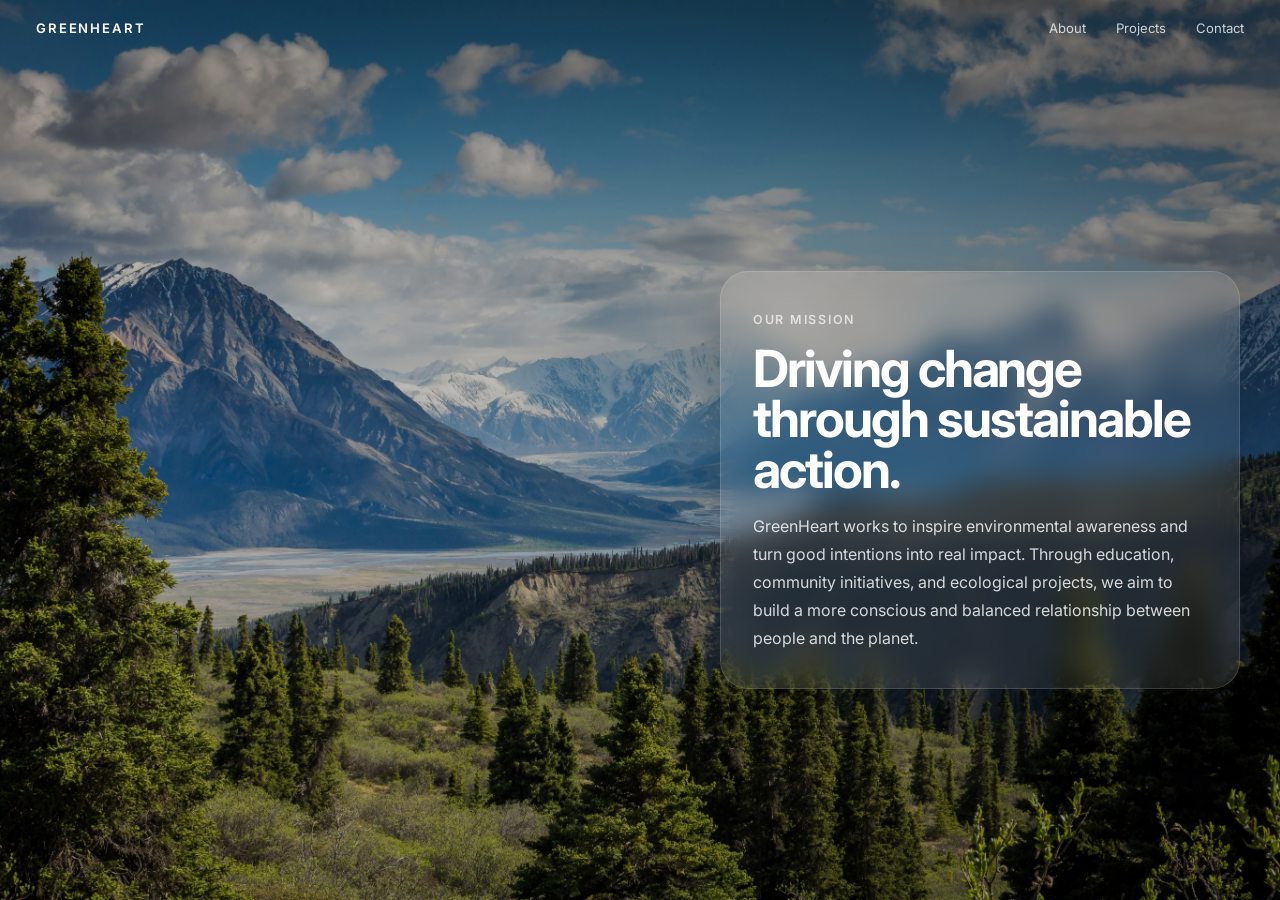
==== PAGINE/about.html @ a3f82c66 "fix: resolve about page background and section style conflict" ====
<!DOCTYPE html>
<html lang="en">
<head>
  <meta charset="UTF-8">
  <meta name="viewport" content="width=device-width, initial-scale=1.0">

  <!-- Font -->
  <link href="https://fonts.googleapis.com/css2?family=Inter:wght@400;600;700&display=swap" rel="stylesheet">

  <!-- CSS -->
  <link rel="stylesheet" href="../CSS/style.css">

  <title>About | GreenEarth</title>
</head>
<body>

  <header class="nav">
  <a href="../index.html" class="logo">GreenHeart</a>

  <nav>
    <a href="about.html">About</a>
    <a href="../index.html#projects">Projects</a>
    <a href="../index.html#contact">Contact</a>
  </nav>
</header>

  <main class="about-page">
    <section class="about-hero">
      <div class="about-panel">
        <span class="eyebrow">Our mission</span>
        <h1>Driving change through sustainable action.</h1>
        <p>
          GreenHeart works to inspire environmental awareness and turn good intentions
          into real impact. Through education, community initiatives, and ecological
          projects, we aim to build a more conscious and balanced relationship between
          people and the planet.
        </p>
      </div>
    </section>
  </main>

</body>
</html>
---- CSS/style.css ----
/* RESET */
* {
  margin: 0;
  padding: 0;
  box-sizing: border-box;
}

/* BASE */
html {
  scroll-behavior: smooth;
}

body {
  font-family: "Inter", sans-serif;
  background: #000;
  color: #fff;
}

/* NAV */
.nav {
  position: absolute;
  top: 0;
  left: 0;
  width: 100%;
  padding: 20px 36px;
  display: flex;
  justify-content: space-between;
  align-items: center;
  z-index: 10;
  opacity: 0;
  transform: translateY(-20px);
  animation: fadeNav 1.1s cubic-bezier(0.22, 1, 0.36, 1) forwards;
  animation-delay: 0.3s;
}
.nav .logo {
  font-size: 0.82rem;
  font-weight: 600;
  letter-spacing: 0.14em;
  text-transform: uppercase;
  color: #fff;
  text-decoration: none;
}
.nav .logo:hover {
  opacity: 0.7;
}
.nav nav {
  display: flex;
  gap: 30px;
}
.nav nav a {
  font-size: 0.82rem;
  color: rgba(255, 255, 255, 0.78);
  text-decoration: none;
  transition: opacity 0.3s ease;
}
.nav nav a:hover {
  opacity: 0.55;
}

/* HERO */
.hero {
  min-height: 100vh;
  position: relative;
  overflow: hidden;
  display: flex;
  justify-content: center;
  align-items: center;
  text-align: center;
  padding: 40px 20px;
}
.hero::before {
  content: "";
  position: absolute;
  inset: 0;
  background-image: url("../IMMAGINI/561105.jpg");
  background-size: cover;
  background-position: center;
  transform: scale(1.18);
  animation: heroZoom 7s cubic-bezier(0.22, 1, 0.36, 1) forwards, heroDrift 18s ease-in-out infinite alternate;
  z-index: -3;
}
.hero::after {
  content: "";
  position: absolute;
  inset: 0;
  background: linear-gradient(to bottom, rgba(0, 0, 0, 0.18), rgba(0, 0, 0, 0.34));
  z-index: -2;
}

/* HERO CONTENT */
.hero-content {
  position: relative;
  z-index: 2;
  max-width: 680px;
  padding: 20px;
}
.hero-content .eyebrow {
  display: inline-block;
  margin-bottom: 18px;
  font-size: 0.78rem;
  font-weight: 600;
  letter-spacing: 0.14em;
  text-transform: uppercase;
  color: rgba(255, 255, 255, 0.65);
  opacity: 0;
  animation: fadeUp 1.2s ease forwards;
  animation-delay: 0.2s;
}
.hero-content h1 {
  font-size: clamp(3rem, 6vw, 5.8rem);
  font-weight: 700;
  line-height: 0.92;
  letter-spacing: -0.05em;
  margin-bottom: 22px;
  opacity: 0;
  animation: fadeUp 1.4s cubic-bezier(0.22, 1, 0.36, 1) forwards;
  animation-delay: 0.4s;
}
.hero-content p {
  max-width: 560px;
  margin: 0 auto 34px;
  font-size: clamp(1rem, 1.5vw, 1.12rem);
  line-height: 1.75;
  color: rgba(255, 255, 255, 0.78);
  opacity: 0;
  animation: fadeUp 1.4s cubic-bezier(0.22, 1, 0.36, 1) forwards;
  animation-delay: 0.8s;
}
.hero-content .btn {
  opacity: 0;
  animation: fadeUp 1.4s cubic-bezier(0.22, 1, 0.36, 1) forwards;
  animation-delay: 1.2s;
}

/* BUTTON - STYLE APPLE */
.btn {
  padding: 13px 26px;
  border-radius: 999px;
  background: rgba(255, 255, 255, 0.12);
  color: #fff;
  border: 1px solid rgba(255, 255, 255, 0.25);
  backdrop-filter: blur(12px);
  text-decoration: none;
  font-size: 0.95rem;
  font-weight: 500;
  transition: all 0.35s ease;
}
.btn:hover {
  background: rgba(255, 255, 255, 0.2);
  transform: translateY(-2px) scale(1.02);
  box-shadow: 0 10px 30px rgba(0, 0, 0, 0.25);
}

/* SEZIONI */
section:not(.hero):not(.about-hero) {
  padding: 120px 24px;
  background: #f7f9f6;
  color: #1c1c1c;
  text-align: center;
}
section:not(.hero):not(.about-hero) h2 {
  font-size: clamp(2rem, 4vw, 3rem);
  margin-bottom: 20px;
  letter-spacing: -0.03em;
}
section:not(.hero):not(.about-hero) p {
  max-width: 700px;
  margin: 0 auto;
  line-height: 1.7;
  font-size: 1.05rem;
  color: #4a4a4a;
}

/* ANIMAZIONI */
@keyframes fadeNav {
  from {
    opacity: 0;
    transform: translateY(-20px);
  }
  to {
    opacity: 1;
    transform: translateY(0);
  }
}
@keyframes fadeUp {
  from {
    opacity: 0;
    transform: translateY(40px);
  }
  to {
    opacity: 1;
    transform: translateY(0);
  }
}
@keyframes heroZoom {
  from {
    transform: scale(1.18);
  }
  to {
    transform: scale(1);
  }
}
@keyframes heroDrift {
  0% {
    background-position: 50% 50%;
  }
  100% {
    background-position: 54% 48%;
  }
}
/* RESPONSIVE */
@media (max-width: 768px) {
  .nav {
    padding: 18px 20px;
  }
  .nav nav {
    gap: 16px;
  }
  .nav nav a {
    font-size: 0.8rem;
  }
  .hero {
    align-items: flex-end;
    padding-bottom: 90px;
  }
  .hero-content h1 {
    font-size: clamp(2.2rem, 9vw, 3.4rem);
  }
  .hero-content p {
    font-size: 1rem;
  }
  .btn {
    padding: 11px 20px;
    font-size: 0.9rem;
  }
  section:not(.hero) {
    padding: 90px 20px;
  }
}
/* ABOUT PAGE */
.about-page {
  min-height: 100vh;
  background: #000;
}

.about-hero {
  min-height: 100vh;
  position: relative;
  overflow: hidden;
  isolation: isolate;
  display: flex;
  justify-content: flex-end;
  align-items: center;
  padding: 120px 40px 60px;
}
.about-hero::before {
  content: "";
  position: absolute;
  inset: 0;
  background-image: url("../IMMAGINI/ABOUT.jpg");
  background-size: cover;
  background-position: center;
  background-repeat: no-repeat;
  transform: scale(1.06);
  animation: heroZoom 7s cubic-bezier(0.22, 1, 0.36, 1) forwards;
  z-index: 0;
}
.about-hero::after {
  content: "";
  position: absolute;
  inset: 0;
  background: linear-gradient(to right, rgba(0, 0, 0, 0.16), rgba(0, 0, 0, 0.42));
  z-index: 1;
}

.about-panel {
  position: relative;
  z-index: 2;
  width: min(100%, 520px);
  padding: 36px 32px;
  border-radius: 28px;
  border: 1px solid rgba(255, 255, 255, 0.14);
  background: rgba(255, 255, 255, 0.08);
  backdrop-filter: blur(14px);
  box-shadow: 0 20px 60px rgba(0, 0, 0, 0.22);
}
.about-panel .eyebrow {
  display: inline-block;
  margin-bottom: 16px;
  font-size: 0.78rem;
  font-weight: 600;
  letter-spacing: 0.14em;
  text-transform: uppercase;
  color: rgba(255, 255, 255, 0.68);
}
.about-panel h1 {
  font-size: clamp(2rem, 4vw, 3.4rem);
  line-height: 0.98;
  letter-spacing: -0.04em;
  margin-bottom: 18px;
  color: #fff;
}
.about-panel p {
  font-size: 1rem;
  line-height: 1.75;
  color: rgba(255, 255, 255, 0.82);
}

@media (max-width: 768px) {
  .about-hero {
    justify-content: center;
    align-items: flex-end;
    padding: 110px 20px 40px;
  }
  .about-panel {
    padding: 28px 22px;
    border-radius: 22px;
  }
  .about-panel h1 {
    font-size: clamp(1.8rem, 8vw, 2.6rem);
  }
  .about-panel p {
    font-size: 0.98rem;
  }
}

/*# sourceMappingURL=style.css.map */
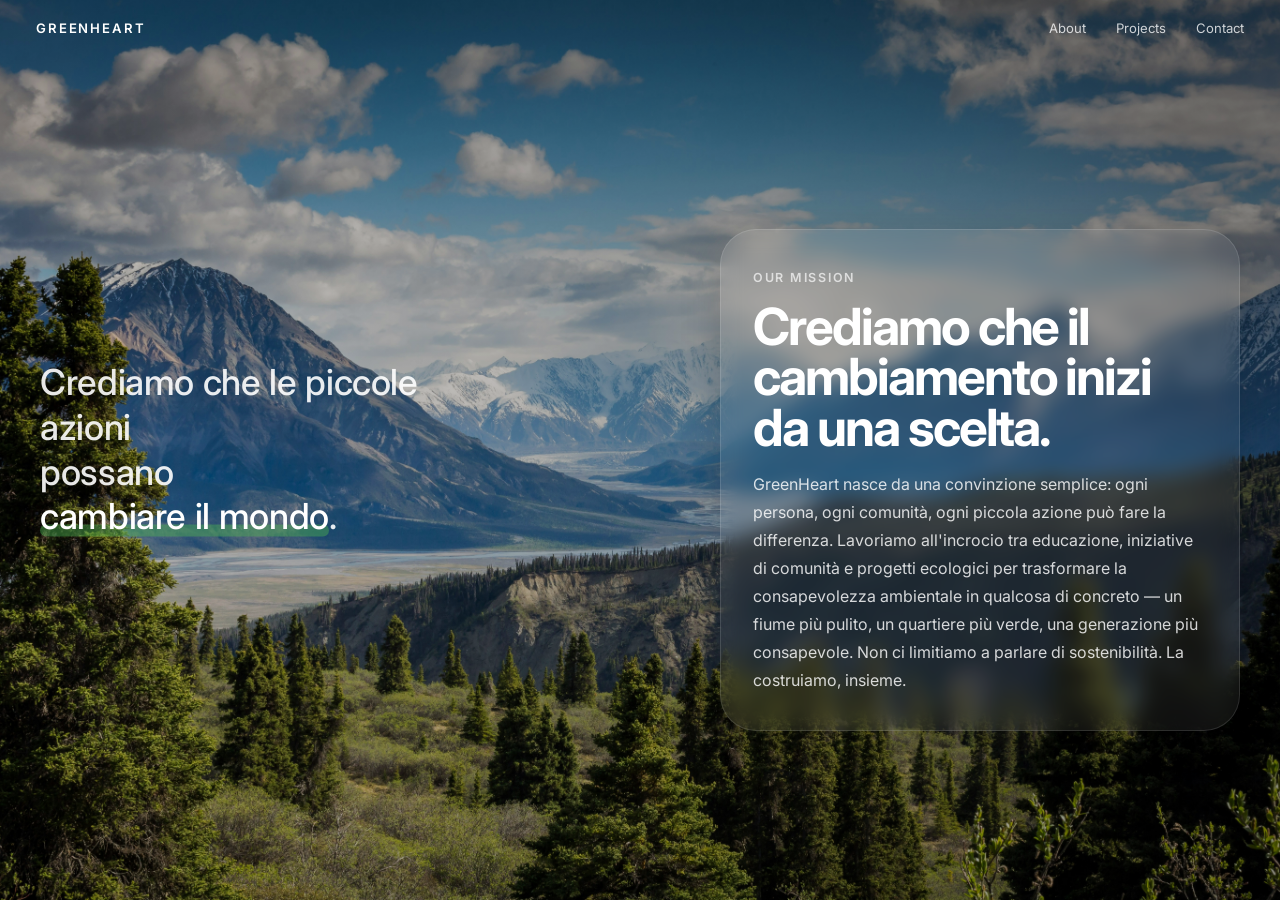
==== commit b4e789df: "fix: resolve layout and animation issues in about section" ====
--- a/PAGINE/about.html
+++ b/PAGINE/about.html
@@ -26,16 +26,24 @@
 
   <main class="about-page">
     <section class="about-hero">
+
+      <!--SINISTRA-->
+      <div class="about-left">
+  <p>
+  Crediamo che le piccole azioni<br>
+  possano <span class="highlight">cambiare il mondo</span>.
+</p>
+</div>
+<!--DESTRA-->
       <div class="about-panel">
         <span class="eyebrow">Our mission</span>
-        <h1>Driving change through sustainable action.</h1>
+        <h1>Crediamo che il cambiamento inizi da una scelta.</h1>
         <p>
-          GreenHeart works to inspire environmental awareness and turn good intentions
-          into real impact. Through education, community initiatives, and ecological
-          projects, we aim to build a more conscious and balanced relationship between
-          people and the planet.
+          GreenHeart nasce da una convinzione semplice: ogni persona, ogni comunità, ogni piccola azione può fare la differenza. Lavoriamo all'incrocio tra educazione, iniziative di comunità e progetti ecologici per trasformare la consapevolezza ambientale in qualcosa di concreto — un fiume più pulito, un quartiere più verde, una generazione più consapevole.
+          Non ci limitiamo a parlare di sostenibilità. La costruiamo, insieme.
         </p>
       </div>
+    
     </section>
   </main>
 
--- a/CSS/style.css
+++ b/CSS/style.css
@@ -278,11 +278,11 @@
   z-index: 2;
   width: min(100%, 520px);
   padding: 36px 32px;
-  border-radius: 28px;
-  border: 1px solid rgba(255, 255, 255, 0.14);
-  background: rgba(255, 255, 255, 0.08);
-  backdrop-filter: blur(14px);
-  box-shadow: 0 20px 60px rgba(0, 0, 0, 0.22);
+  border-radius: 36px;
+  border: 1px solid rgba(255, 255, 255, 0.12);
+  background: rgba(255, 255, 255, 0.06);
+  backdrop-filter: blur(10px);
+  box-shadow: 0 10px 40px rgba(0, 0, 0, 0.18);
 }
 .about-panel .eyebrow {
   display: inline-block;
@@ -323,5 +323,64 @@
     font-size: 0.98rem;
   }
 }
+.about-left {
+  position: absolute;
+  left: 40px;
+  top: 50%;
+  transform: translateY(-50%);
+  max-width: 380px;
+  z-index: 2;
+  opacity: 0;
+  animation: fadeLeft 1.2s cubic-bezier(0.22, 1, 0.36, 1) forwards;
+  animation-delay: 0.4s;
+}
+.about-left p {
+  margin: 0;
+  font-size: clamp(1.6rem, 2.8vw, 2.6rem);
+  line-height: 1.25;
+  font-weight: 500;
+  color: rgba(255, 255, 255, 0.9);
+  letter-spacing: -0.01em;
+}
+.about-left .highlight {
+  position: relative;
+  display: inline-block;
+  color: #fff;
+  z-index: 1;
+}
+.about-left .highlight::after {
+  content: "";
+  position: absolute;
+  left: 0;
+  bottom: 0.08em;
+  width: 100%;
+  height: 0.35em;
+  background: rgba(76, 175, 80, 0.45);
+  border-radius: 999px;
+  z-index: -1;
+  transform: scaleX(0);
+  transform-origin: left;
+  animation: underlineReveal 0.9s ease forwards;
+  animation-delay: 1.1s;
+}
+
+@keyframes fadeLeft {
+  from {
+    opacity: 0;
+    transform: translateY(-50%) translateX(-24px);
+  }
+  to {
+    opacity: 1;
+    transform: translateY(-50%) translateX(0);
+  }
+}
+@keyframes underlineReveal {
+  from {
+    transform: scaleX(0);
+  }
+  to {
+    transform: scaleX(1);
+  }
+}
 
 /*# sourceMappingURL=style.css.map */
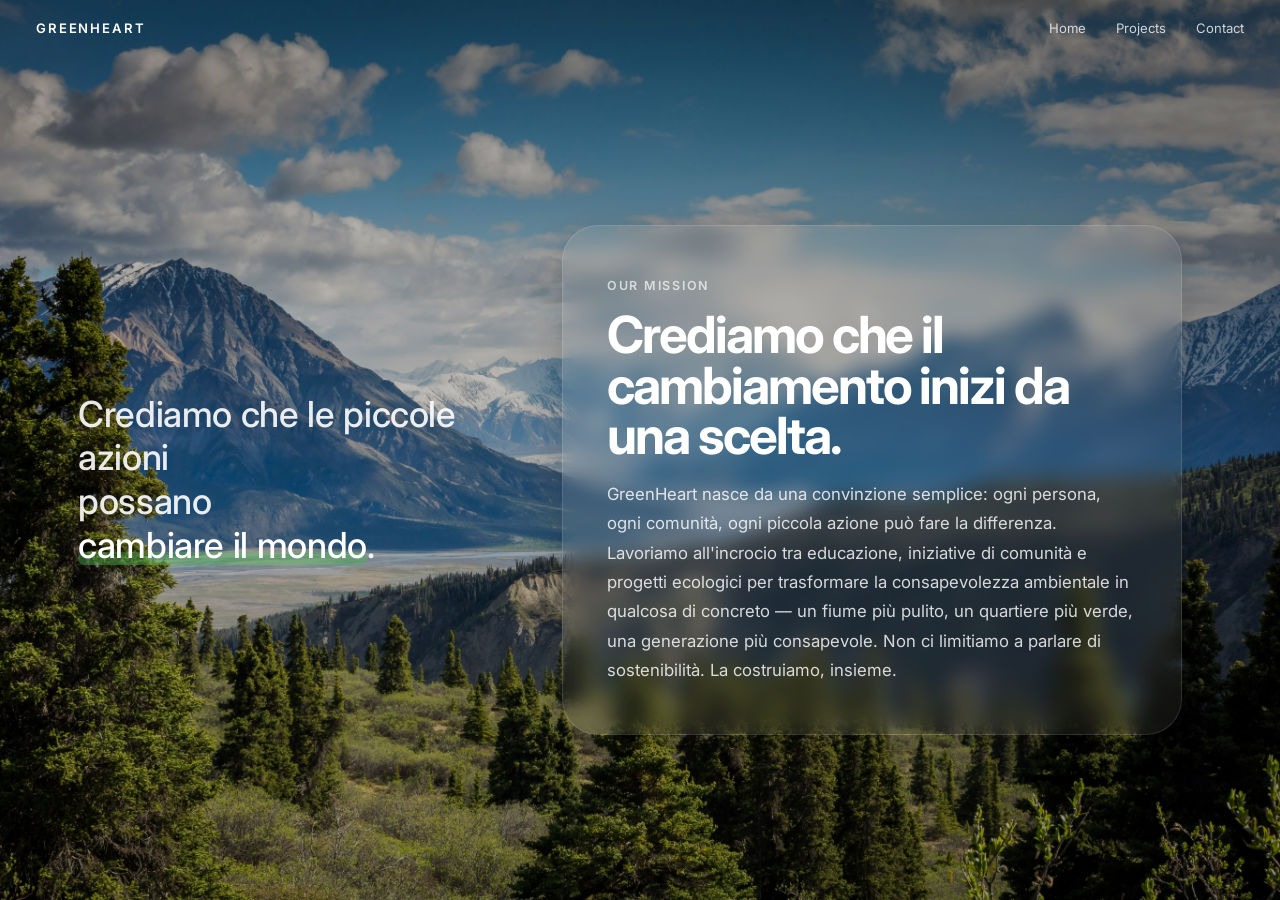
==== commit b7c9e364: "feat: refine projects page layout, animations and hero text styling" ====
--- a/PAGINE/about.html
+++ b/PAGINE/about.html
@@ -18,7 +18,7 @@
   <a href="../index.html" class="logo">GreenHeart</a>
 
   <nav>
-    <a href="about.html">About</a>
+    <a href="../index.html">Home</a>
     <a href="../index.html#projects">Projects</a>
     <a href="../index.html#contact">Contact</a>
   </nav>
@@ -26,7 +26,6 @@
 
   <main class="about-page">
     <section class="about-hero">
-
       <!--SINISTRA-->
       <div class="about-left">
   <p>
@@ -43,6 +42,8 @@
           Non ci limitiamo a parlare di sostenibilità. La costruiamo, insieme.
         </p>
       </div>
+
+      
     
     </section>
   </main>
--- a/CSS/style.css
+++ b/CSS/style.css
@@ -237,7 +237,6 @@
     padding: 90px 20px;
   }
 }
-/* ABOUT PAGE */
 .about-page {
   min-height: 100vh;
   background: #000;
@@ -248,10 +247,12 @@
   position: relative;
   overflow: hidden;
   isolation: isolate;
-  display: flex;
-  justify-content: flex-end;
+  display: grid;
+  grid-template-columns: minmax(280px, 420px) minmax(420px, 640px);
+  justify-content: center;
   align-items: center;
-  padding: 120px 40px 60px;
+  column-gap: 64px;
+  padding: 120px 60px 60px;
 }
 .about-hero::before {
   content: "";
@@ -269,67 +270,14 @@
   content: "";
   position: absolute;
   inset: 0;
-  background: linear-gradient(to right, rgba(0, 0, 0, 0.16), rgba(0, 0, 0, 0.42));
+  background: linear-gradient(to right, rgba(0, 0, 0, 0.18), rgba(0, 0, 0, 0.36));
   z-index: 1;
 }
 
-.about-panel {
+.about-left {
   position: relative;
   z-index: 2;
-  width: min(100%, 520px);
-  padding: 36px 32px;
-  border-radius: 36px;
-  border: 1px solid rgba(255, 255, 255, 0.12);
-  background: rgba(255, 255, 255, 0.06);
-  backdrop-filter: blur(10px);
-  box-shadow: 0 10px 40px rgba(0, 0, 0, 0.18);
-}
-.about-panel .eyebrow {
-  display: inline-block;
-  margin-bottom: 16px;
-  font-size: 0.78rem;
-  font-weight: 600;
-  letter-spacing: 0.14em;
-  text-transform: uppercase;
-  color: rgba(255, 255, 255, 0.68);
-}
-.about-panel h1 {
-  font-size: clamp(2rem, 4vw, 3.4rem);
-  line-height: 0.98;
-  letter-spacing: -0.04em;
-  margin-bottom: 18px;
-  color: #fff;
-}
-.about-panel p {
-  font-size: 1rem;
-  line-height: 1.75;
-  color: rgba(255, 255, 255, 0.82);
-}
-
-@media (max-width: 768px) {
-  .about-hero {
-    justify-content: center;
-    align-items: flex-end;
-    padding: 110px 20px 40px;
-  }
-  .about-panel {
-    padding: 28px 22px;
-    border-radius: 22px;
-  }
-  .about-panel h1 {
-    font-size: clamp(1.8rem, 8vw, 2.6rem);
-  }
-  .about-panel p {
-    font-size: 0.98rem;
-  }
-}
-.about-left {
-  position: absolute;
-  left: 40px;
-  top: 50%;
-  transform: translateY(-50%);
   max-width: 380px;
-  z-index: 2;
   opacity: 0;
   animation: fadeLeft 1.2s cubic-bezier(0.22, 1, 0.36, 1) forwards;
   animation-delay: 0.4s;
@@ -337,7 +285,7 @@
 .about-left p {
   margin: 0;
   font-size: clamp(1.6rem, 2.8vw, 2.6rem);
-  line-height: 1.25;
+  line-height: 1.22;
   font-weight: 500;
   color: rgba(255, 255, 255, 0.9);
   letter-spacing: -0.01em;
@@ -364,14 +312,73 @@
   animation-delay: 1.1s;
 }
 
+.about-panel {
+  position: relative;
+  z-index: 2;
+  width: 100%;
+  max-width: 620px;
+  padding: 48px 44px;
+  border-radius: 36px;
+  border: 1px solid rgba(255, 255, 255, 0.12);
+  background: rgba(255, 255, 255, 0.06);
+  backdrop-filter: blur(10px);
+  box-shadow: 0 10px 40px rgba(0, 0, 0, 0.18);
+}
+.about-panel .eyebrow {
+  display: inline-block;
+  margin-bottom: 16px;
+  font-size: 0.78rem;
+  font-weight: 600;
+  letter-spacing: 0.14em;
+  text-transform: uppercase;
+  color: rgba(255, 255, 255, 0.68);
+}
+.about-panel h1 {
+  font-size: clamp(2.2rem, 4vw, 3.8rem);
+  line-height: 0.98;
+  letter-spacing: -0.04em;
+  margin-bottom: 20px;
+  color: #fff;
+}
+.about-panel p {
+  font-size: 1.05rem;
+  line-height: 1.75;
+  color: rgba(255, 255, 255, 0.82);
+}
+
+@media (max-width: 900px) {
+  .about-hero {
+    grid-template-columns: 1fr;
+    row-gap: 32px;
+    padding: 110px 20px 40px;
+    align-content: center;
+  }
+  .about-left {
+    max-width: 100%;
+  }
+  .about-left p {
+    font-size: clamp(1.4rem, 6vw, 2rem);
+  }
+  .about-panel {
+    max-width: 100%;
+    padding: 32px 24px;
+    border-radius: 24px;
+  }
+  .about-panel h1 {
+    font-size: clamp(1.8rem, 8vw, 2.8rem);
+  }
+  .about-panel p {
+    font-size: 0.98rem;
+  }
+}
 @keyframes fadeLeft {
   from {
     opacity: 0;
-    transform: translateY(-50%) translateX(-24px);
+    transform: translateX(-24px);
   }
   to {
     opacity: 1;
-    transform: translateY(-50%) translateX(0);
+    transform: translateX(0);
   }
 }
 @keyframes underlineReveal {
@@ -382,5 +389,206 @@
     transform: scaleX(1);
   }
 }
+/* PROJECTS PAGE */
+.projects-page {
+  min-height: 100vh;
+  background: #f7f9f6;
+  color: #1c1c1c;
+}
+
+/* HERO */
+.projects-hero {
+  min-height: 70vh;
+  position: relative;
+  overflow: hidden;
+  isolation: isolate;
+  display: flex;
+  justify-content: center;
+  align-items: center;
+  text-align: center;
+  padding: 120px 20px;
+}
+.projects-hero::before {
+  content: "";
+  position: absolute;
+  inset: 0;
+  background-image: url("../IMMAGINI/PROGETTI.jpg");
+  background-size: cover;
+  background-position: center;
+  background-repeat: no-repeat;
+  transform: scale(1.08);
+  animation: heroZoom 7s cubic-bezier(0.22, 1, 0.36, 1) forwards;
+  z-index: 0;
+}
+.projects-hero::after {
+  content: "";
+  position: absolute;
+  inset: 0;
+  background: linear-gradient(to bottom, rgba(0, 0, 0, 0.16), rgba(0, 0, 0, 0.48));
+  z-index: 1;
+}
+
+/* INTRO */
+.projects-intro {
+  position: relative;
+  z-index: 2;
+  max-width: 760px;
+  margin: 0 auto;
+}
+.projects-intro .eyebrow {
+  display: inline-block;
+  margin-bottom: 18px;
+  font-size: 0.78rem;
+  font-weight: 600;
+  letter-spacing: 0.14em;
+  text-transform: uppercase;
+  color: rgba(255, 255, 255, 0.72);
+  opacity: 0;
+  animation: fadeUpSoft 1s cubic-bezier(0.22, 1, 0.36, 1) forwards;
+  animation-delay: 0.2s;
+}
+.projects-intro h1 {
+  font-size: clamp(2.8rem, 6vw, 5rem);
+  line-height: 0.95;
+  letter-spacing: -0.05em;
+  margin-bottom: 20px;
+  color: #fff;
+  opacity: 0;
+  filter: blur(8px);
+  animation: fadeBlurIn 1.4s cubic-bezier(0.22, 1, 0.36, 1) forwards;
+  animation-delay: 0.4s;
+}
+.projects-intro p {
+  max-width: 600px;
+  margin: 0 auto;
+  font-size: 1.08rem;
+  line-height: 1.75;
+  color: rgba(255, 255, 255, 0.7);
+  opacity: 0;
+  animation: fadeUpSoft 1.2s cubic-bezier(0.22, 1, 0.36, 1) forwards;
+  animation-delay: 0.8s;
+}
+.projects-intro .hero-text {
+  color: #a5aaa7 !important;
+}
+
+/* GRID SECTION */
+.projects-grid-section {
+  padding: 50px 60px 100px;
+}
+
+.projects-grid {
+  display: grid;
+  grid-template-columns: repeat(3, minmax(0, 1fr));
+  gap: 28px;
+}
+
+/* CARD */
+.project-card {
+  background: rgba(255, 255, 255, 0.78);
+  border: 1px solid rgba(20, 20, 20, 0.06);
+  border-radius: 28px;
+  overflow: hidden;
+  box-shadow: 0 12px 40px rgba(0, 0, 0, 0.06);
+  transition: transform 0.35s ease, box-shadow 0.35s ease;
+}
+.project-card:hover {
+  transform: translateY(-6px);
+  box-shadow: 0 18px 50px rgba(0, 0, 0, 0.1);
+}
+.project-card img {
+  width: 100%;
+  height: 260px;
+  object-fit: cover;
+  display: block;
+}
+
+.project-card-content {
+  padding: 26px 24px 28px;
+}
+.project-card-content .project-tag {
+  display: inline-block;
+  margin-bottom: 12px;
+  font-size: 0.74rem;
+  font-weight: 600;
+  letter-spacing: 0.12em;
+  text-transform: uppercase;
+  color: #68806f;
+}
+.project-card-content h2 {
+  font-size: 1.6rem;
+  line-height: 1.05;
+  letter-spacing: -0.03em;
+  margin-bottom: 14px;
+  color: #111;
+}
+.project-card-content p {
+  font-size: 0.98rem;
+  line-height: 1.7;
+  color: #4d5952;
+  margin-bottom: 20px;
+}
+.project-card-content a {
+  display: inline-block;
+  text-decoration: none;
+  color: #111;
+  font-weight: 600;
+  transition: opacity 0.3s ease, transform 0.3s ease;
+}
+.project-card-content a:hover {
+  opacity: 0.65;
+  transform: translateX(4px);
+}
+
+/* RESPONSIVE */
+@media (max-width: 1024px) {
+  .projects-grid {
+    grid-template-columns: 1fr 1fr;
+  }
+}
+@media (max-width: 768px) {
+  .projects-hero {
+    min-height: auto;
+    padding: 120px 20px 40px;
+  }
+  .projects-intro h1 {
+    font-size: clamp(2.2rem, 9vw, 3.6rem);
+  }
+  .projects-intro p {
+    font-size: 1rem;
+  }
+  .projects-grid-section {
+    padding: 20px 20px 80px;
+  }
+  .projects-grid {
+    grid-template-columns: 1fr;
+    gap: 22px;
+  }
+  .project-card img {
+    height: 220px;
+  }
+}
+@keyframes fadeUpSoft {
+  from {
+    opacity: 0;
+    transform: translateY(24px);
+  }
+  to {
+    opacity: 1;
+    transform: translateY(0);
+  }
+}
+@keyframes fadeBlurIn {
+  from {
+    opacity: 0;
+    filter: blur(8px);
+    transform: translateY(28px);
+  }
+  to {
+    opacity: 1;
+    filter: blur(0);
+    transform: translateY(0);
+  }
+}
 
 /*# sourceMappingURL=style.css.map */
